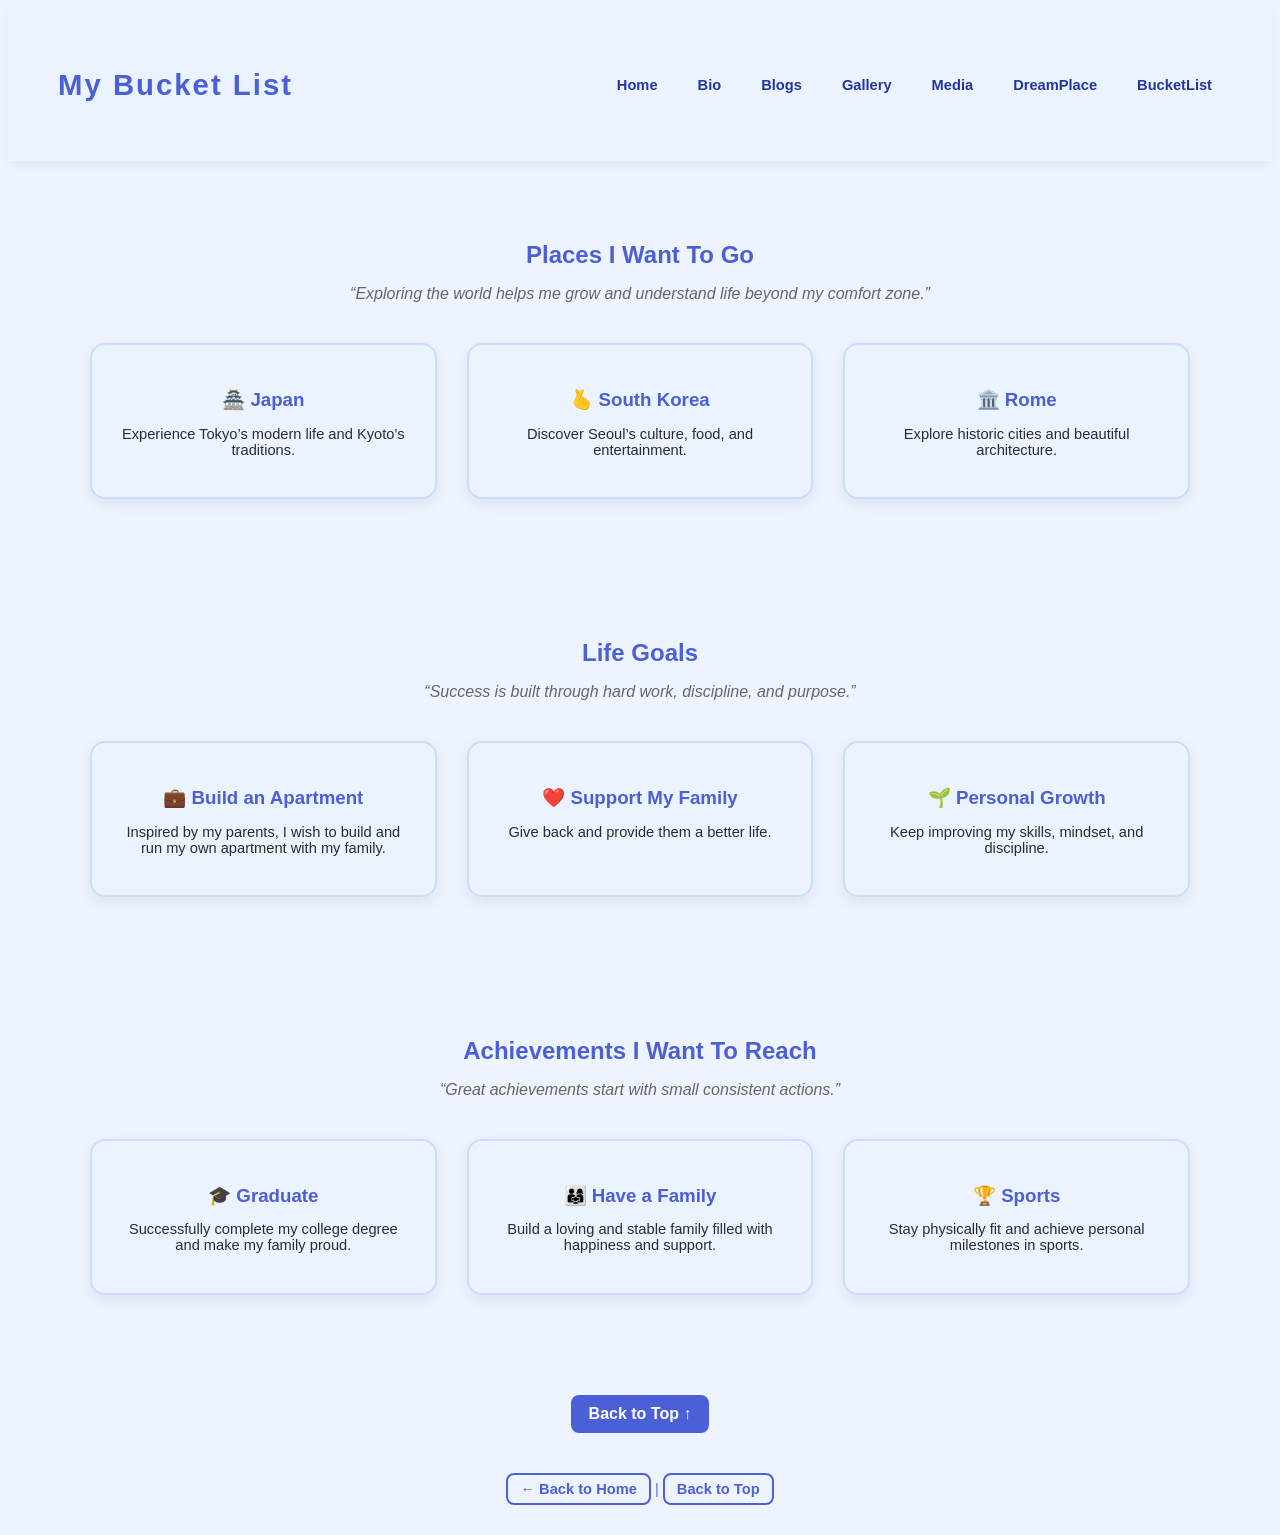
==== BucketList.html @ 54e33c4e "Add files via upload" ====
<!DOCTYPE html>
<html lang="en">
<head>
    <meta charset="UTF-8">
    <title>Bucket List</title>
    <link rel="stylesheet" href="BucketListCSS.css">
</head>
<body id="top">

<header class="main-header">
    <div class="logo">
        <h1>My Bucket List</h1>
    </div>
    <nav class="nav-menu">
        <a href="index.html">Home</a>
            <a href="MYLIFEWITHAI.html">Bio</a>
            <a href="BlogLandingPage.html">Blogs</a>
            <a href="PHOTOGALLERYHOME.html">Gallery</a>
            <a href="MediaLandingPage.html">Media</a>
            <a href="DreamPlace.html">DreamPlace</a>
            <a href="BucketList.html">BucketList</a>
    </nav>
</header>

<section class="bucket-section">
    <h2>Places I Want To Go</h2>
    <p class="section-quote">“Exploring the world helps me grow and understand life beyond my comfort zone.”</p>

    <div class="bucket-container">
        <div class="bucket-box">
            <h3>🏯 Japan</h3>
            <p>Experience Tokyo’s modern life and Kyoto’s traditions.</p>
        </div>

        <div class="bucket-box">
            <h3>🫰 South Korea</h3>
            <p>Discover Seoul’s culture, food, and entertainment.</p>
        </div>

        <div class="bucket-box">
            <h3>🏛️ Rome</h3>
            <p>Explore historic cities and beautiful architecture.</p>
        </div>
    </div>
</section>

<section class="bucket-section">
    <h2>Life Goals</h2>
    <p class="section-quote">“Success is built through hard work, discipline, and purpose.”</p>

    <div class="bucket-container">
        <div class="bucket-box">
            <h3>💼 Build an Apartment</h3>
            <p>Inspired by my parents, I wish to build and run my own apartment with my family.</p>
        </div>

        <div class="bucket-box">
            <h3>❤️ Support My Family</h3>
            <p>Give back and provide them a better life.</p>
        </div>

        <div class="bucket-box">
            <h3>🌱 Personal Growth</h3>
            <p>Keep improving my skills, mindset, and discipline.</p>
        </div>
    </div>
</section>

<section class="bucket-section">
    <h2>Achievements I Want To Reach</h2>
    <p class="section-quote">“Great achievements start with small consistent actions.”</p>

    <div class="bucket-container">

        <div class="bucket-box">
            <h3>🎓 Graduate</h3>
            <p>Successfully complete my college degree and make my family proud.</p>
        </div>

        <div class="bucket-box">
            <h3>👨‍👩‍👧 Have a Family</h3>
            <p>Build a loving and stable family filled with happiness and support.</p>
        </div>

        <div class="bucket-box">
            <h3>🏆 Sports</h3>
            <p>Stay physically fit and achieve personal milestones in sports.</p>
        </div>

    </div>
</section>

<div class="back-to-top">
    <a href="#top">Back to Top ↑</a>
</div>

<footer>
    <p>
        <a href="index.html">← Back to Home</a> |
        <a href="#top">Back to Top</a>
    </p>
</footer>

</body>
</html>
---- BucketListCSS.css ----
body {
    font-family: Arial, sans-serif;
    background: #eef4ff;
    color: #2c2c2c;
    scroll-behavior: smooth;
}

.main-header {
    position: sticky;
    top: 0;
    z-index: 1000;

    display: flex;
    justify-content: space-between;
    align-items: center;
    padding: 40px 50px;
    background-color: #eaf3ff;
    box-shadow: 0 4px 10px rgba(0, 0, 0, 0.05);
}

.logo h1 {
    color: #4b5fd7;
    font-size: 22pt;
    letter-spacing: 2px;
}

.nav-menu {
    display: flex;
    gap: 20px;
    flex-wrap: wrap;
}

.nav-menu a {
    text-decoration: none;
    color: #23359F;
    font-weight: bold;
    font-size: 11pt;
    padding: 6px 10px;
    border-radius: 6px;
    transition: 0.2s;
}

.nav-menu a:hover {
    background-color: #dfe5ff;
}

.bucket-section {
    padding: 60px 40px;
    text-align: center;
}

.bucket-section h2 {
    color: #4b5fd7;
    margin-bottom: 10px;
}

.section-quote {
    font-style: italic;
    color: #666;
    margin-bottom: 40px;
}

.bucket-container {
    display: grid;
    grid-template-columns: repeat(auto-fit, minmax(250px, 1fr));
    gap: 30px;
    max-width: 1100px;
    margin: auto;
}

.bucket-box {
    background: #eaf3ff;
    padding: 25px;
    border-radius: 15px;
    border: 2px solid #c9ddff;
    box-shadow: 0 5px 15px rgba(0,0,0,0.08);
}

.bucket-box h3 {
    color: #4b5fd7;
    margin-bottom: 10px;
}

.bucket-box p {
    font-size: 11pt;
}

.back-to-top {
    text-align: center;
    margin: 40px 0;
}

.back-to-top a {
    display: inline-block;
    padding: 8px 16px;
    background-color: #4b5fd7;
    color: white;
    border-radius: 8px;
    text-decoration: none;
    border: 2px solid #4b5fd7;
    font-weight: bold;
    transition: 0.3s;
}

.back-to-top a:hover {
    background-color: #5a6ee6;
}

footer {
    text-align: center;
    font-size: 11pt;
    color: #5a6ee6;
    margin-bottom: 30px;
}

footer a {
    color: #4b5fd7;
    text-decoration: none;
    font-weight: bold;
    border: 2px solid #4b5fd7;
    padding: 6px 12px;
    border-radius: 8px;
    display: inline-block;
    transition: 0.2s;
}

footer a:hover {
    background-color: #4b5fd7;
    color: white;
}
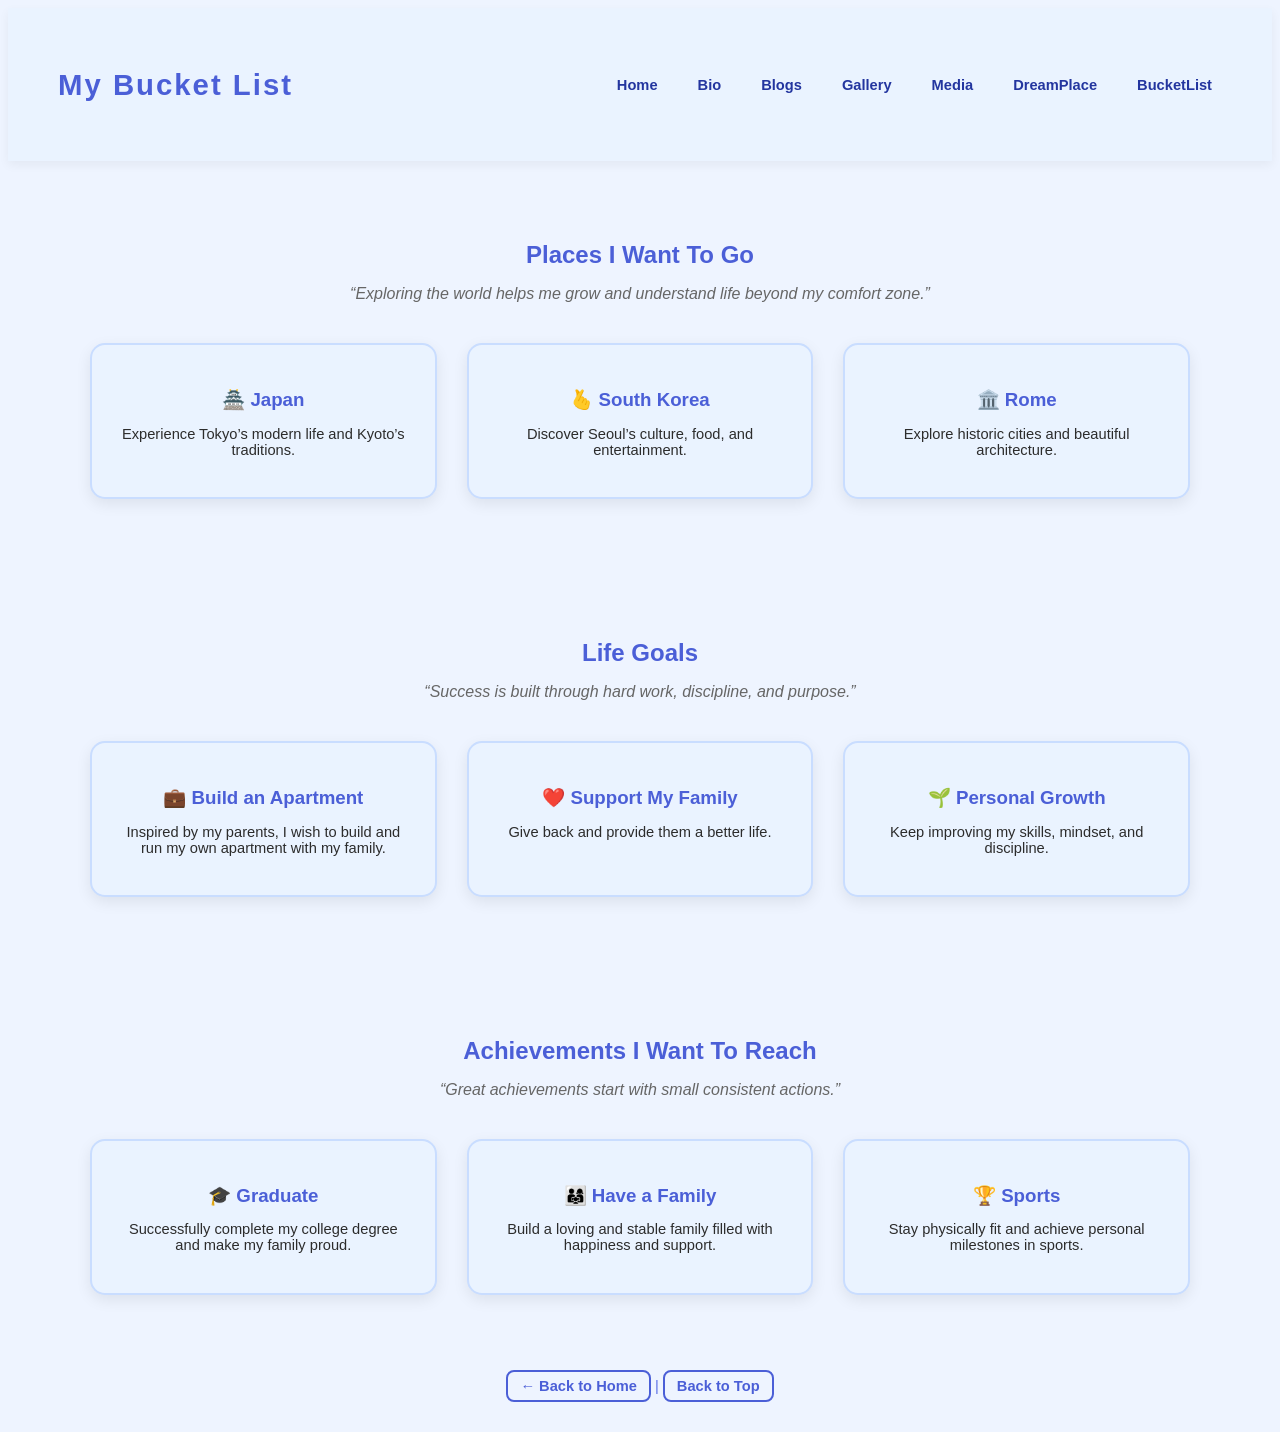
==== commit b0cb8b16: "Update BucketList.html" ====
--- a/BucketList.html
+++ b/BucketList.html
@@ -90,10 +90,6 @@
     </div>
 </section>
 
-<div class="back-to-top">
-    <a href="#top">Back to Top ↑</a>
-</div>
-
 <footer>
     <p>
         <a href="index.html">← Back to Home</a> |
@@ -102,4 +98,5 @@
 </footer>
 
 </body>
-</html>+
+</html>
